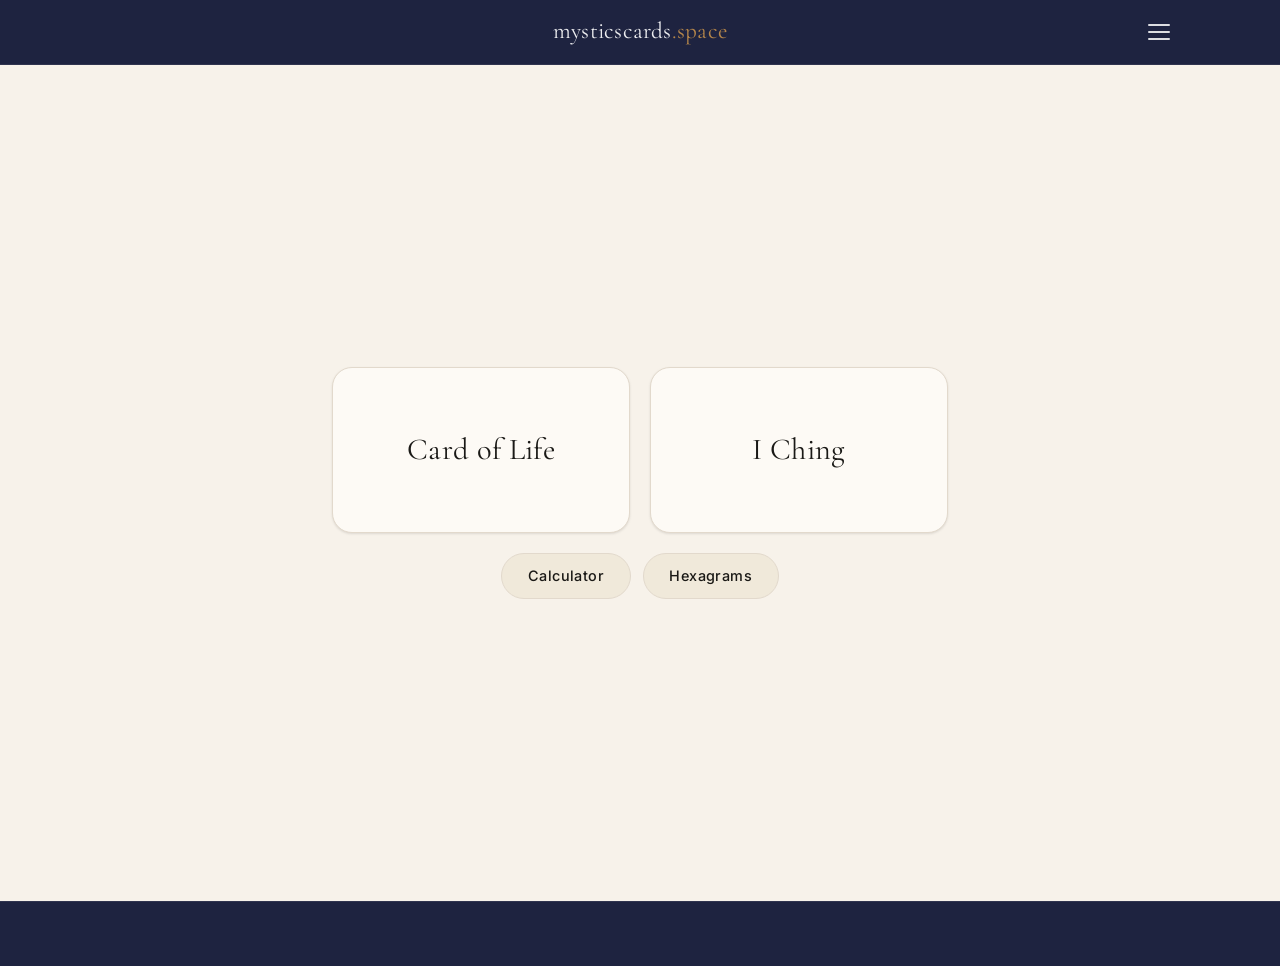
==== index.html @ 314d58d7 "add hexagrams.html: standalone 64-hexagram grid tool" ====
<!DOCTYPE html>
<html lang="en">
<head>
<meta charset="utf-8">
<meta name="viewport" content="width=device-width, initial-scale=1">
<title>Tools</title>
<link rel="preconnect" href="https://fonts.googleapis.com" />
<link rel="preconnect" href="https://fonts.gstatic.com" crossorigin />
<link href="https://fonts.googleapis.com/css2?family=Cormorant+Garamond:ital,wght@0,300;0,400;0,500;0,600;1,300;1,400&family=Inter:wght@300;400;500;600&display=swap" rel="stylesheet" />
<link rel="stylesheet" href="site.css" />
<style>
  body { min-height: 100vh; }
  .page {
    display: flex;
    align-items: center;
    justify-content: center;
    min-height: calc(100vh - 64px);
  }
  .hub {
    display: flex;
    flex-direction: column;
    align-items: center;
    gap: 1.25rem;
    padding: 2rem;
    width: 100%;
    max-width: 680px;
  }

  /* ── Main cards ── */
  .main-row {
    display: grid;
    grid-template-columns: 1fr 1fr;
    gap: 1.25rem;
    width: 100%;
  }
  .card {
    display: flex;
    align-items: center;
    justify-content: center;
    background: var(--surface);
    border: 1px solid var(--border);
    border-radius: 20px;
    padding: 3.5rem 2rem;
    text-decoration: none;
    color: var(--text);
    box-shadow: var(--sh-sm);
    font-family: var(--serif);
    font-size: clamp(1.4rem, 3vw, 1.9rem);
    font-weight: 400;
    letter-spacing: .01em;
    transition: transform var(--ease), box-shadow var(--ease), border-color var(--ease);
  }
  .card:hover {
    transform: translateY(-4px);
    box-shadow: var(--sh-lg);
    border-color: var(--border-strong);
  }

  /* ── Tools row ── */
  .tools-row {
    display: flex;
    flex-wrap: wrap;
    gap: .75rem;
    justify-content: center;
    width: 100%;
  }
  .tool-btn {
    display: inline-flex;
    align-items: center;
    justify-content: center;
    background: var(--surface-alt);
    border: 1px solid var(--border);
    border-radius: 999px;
    padding: .6rem 1.6rem;
    text-decoration: none;
    color: var(--text);
    font-family: var(--sans);
    font-size: .9rem;
    font-weight: 500;
    letter-spacing: .03em;
    transition: background var(--ease), border-color var(--ease), box-shadow var(--ease);
  }
  .tool-btn:hover {
    background: var(--surface);
    border-color: var(--border-strong);
    box-shadow: var(--sh-sm);
  }

  @media (max-width: 480px) {
    .main-row { grid-template-columns: 1fr; }
    .card { padding: 2.5rem 1.5rem; }
  }
</style>
</head>
<body>
<script src="site.js"></script>
<div class="page">
  <main class="hub">
    <div class="main-row">
      <a class="card" href="quadration.html">Card of Life</a>
      <a class="card" href="iching.html">I Ching</a>
    </div>
    <div class="tools-row">
      <a class="tool-btn" href="calculator.html">Calculator</a>
      <a class="tool-btn" href="hexagrams.html">Hexagrams</a>
    </div>
  </main>
</div>
<footer class="site-footer"><div class="sf-inner"></div></footer>
</body>
</html>
---- site.css ----
/* ════════════════════════════════════════════════════════════════
   site.css — shared tokens, reset, typography, and site header
   All pages link this. Page-specific styles stay in inline <style>.
   ════════════════════════════════════════════════════════════════ */

/* ── Design tokens ─────────────────────────────────────────────── */
:root {
  --bg:            #f7f2ea;
  --surface:       #fdfaf5;
  --surface-alt:   #f0e9da;
  --text:          #1a1916;
  --muted:         #9a9690;
  --secondary:     #5a5750;
  --accent:        #1e2340;
  --gold:          #b5864a;
  --gold-light:    #f5eddf;
  --rule:          #e2d9cc;
  --rule-strong:   #c9bfb0;
  --yang:          #1a1916;
  --red:           #b53030;
  --card-dark:     #1a1916;
  --border:        #e2d9cc;
  --code-bg:       #eeecea;
  --r-sm:          6px;
  --r-md:          12px;
  --r-lg:          20px;
  --sh-sm:         0 1px 3px rgba(0,0,0,.07), 0 1px 2px rgba(0,0,0,.04);
  --sh-md:         0 4px 16px rgba(0,0,0,.08), 0 2px 6px rgba(0,0,0,.04);
  --sh-lg:         0 16px 48px rgba(0,0,0,.12), 0 4px 16px rgba(0,0,0,.06);
  --max-w:         1140px;
  --serif:         'Cormorant Garamond', Georgia, serif;
  --sans:          'Inter', system-ui, sans-serif;
  --mono:          'SFMono-Regular', ui-monospace, Menlo, Consolas, monospace;
  --ease:          .18s ease;
}

/* ── Reset ──────────────────────────────────────────────────────── */
*, *::before, *::after { box-sizing: border-box; margin: 0; padding: 0; }
html { font-size: 16px; scroll-behavior: smooth; }
body {
  background: var(--bg);
  color: var(--text);
  font-family: var(--sans);
  line-height: 1.7;
  -webkit-font-smoothing: antialiased;
}
a { color: inherit; text-decoration: none; }

/* ── Typography ─────────────────────────────────────────────────── */
h1 {
  font-family: var(--serif);
  font-size: 2.2rem;
  font-weight: normal;
  letter-spacing: -0.01em;
  line-height: 1.2;
  margin-bottom: 0.4rem;
}
h2 {
  font-family: var(--serif);
  font-size: 1.35rem;
  font-weight: normal;
  margin: 3.5rem 0 1rem;
  padding-bottom: 0.4rem;
  border-bottom: 1px solid var(--rule);
}
h3 {
  font-size: 0.85rem;
  font-weight: 600;
  letter-spacing: 0.08em;
  text-transform: uppercase;
  color: var(--muted);
  margin: 2rem 0 0.75rem;
}
p { margin-bottom: 1rem; }
p:last-child { margin-bottom: 0; }

.subtitle {
  font-family: var(--mono);
  font-size: 0.8rem;
  color: var(--muted);
  margin-bottom: 2.5rem;
  letter-spacing: 0.04em;
}
.lead {
  font-size: 1.05rem;
  color: #333331;
  line-height: 1.75;
  margin-bottom: 2rem;
}
hr { border: none; border-top: 1px solid var(--rule); margin: 2rem 0; }
code {
  font-family: var(--mono);
  font-size: 0.82em;
  background: var(--code-bg);
  padding: 0.12em 0.4em;
  border-radius: 3px;
}
pre {
  font-family: var(--mono);
  font-size: 0.8rem;
  background: var(--code-bg);
  padding: 1.25rem 1.5rem;
  border-radius: 6px;
  overflow-x: auto;
  line-height: 1.6;
  margin: 1.25rem 0;
  border-left: 3px solid var(--accent);
}

/* ── Layout ─────────────────────────────────────────────────────── */
.page-content {
  max-width: 780px;
  margin: 0 auto;
  padding: 1.25rem 1.5rem 6rem;
}
.page-header {
  margin-bottom: 2rem;
  padding-bottom: 1.5rem;
  border-bottom: 1px solid var(--rule);
}

/* ── Site header and nav ────────────────────────────────────────── */
.site-header {
  position: sticky; top: 0; z-index: 200;
  background: #1e2340;
  border-bottom: 1px solid rgba(255,255,255,.08);
}
.site-header.scrolled { box-shadow: 0 2px 12px rgba(0,0,0,.25); }
.sh-inner {
  display: flex; align-items: center; height: 64px;
  max-width: var(--max-w); margin: 0 auto;
  padding: 0 2rem; position: relative;
}
.sh-logo {
  font-family: var(--serif); font-size: 1.45rem; font-weight: 400;
  letter-spacing: .01em; color: rgba(255,255,255,.92);
  text-decoration: none; position: absolute;
  left: 50%; transform: translateX(-50%); white-space: nowrap;
}
.sh-logo .suit { color: var(--gold); }
.burger {
  background: none; border: none; cursor: pointer;
  margin-left: auto; padding: 8px;
  display: flex; flex-direction: column; gap: 5px; z-index: 1;
}
.burger span { display: block; width: 22px; height: 2px; background: rgba(255,255,255,.85); border-radius: 2px; }
.sh-nav {
  display: none; position: absolute; top: 64px; right: 0;
  background: #1e2340; border: 1px solid rgba(255,255,255,.12);
  border-top: none; border-radius: 0 0 12px 12px;
  min-width: 160px; flex-direction: column;
  padding: 8px; box-shadow: 0 8px 24px rgba(0,0,0,.2);
}
.sh-nav.open { display: flex; }
.sh-nav a {
  font-size: .72rem; font-weight: 600; letter-spacing: .08em;
  text-transform: uppercase; text-decoration: none;
  padding: .65rem 1rem; border-radius: 8px;
  color: rgba(255,255,255,.78); transition: background .18s, color .18s;
  white-space: nowrap;
}
.sh-nav a:hover, .sh-nav a.active { background: var(--gold); color: #fff; }
.sh-nav hr { border: none; border-top: 1px solid rgba(255,255,255,.12); margin: .25rem 0; }
.sh-nav .tool-btn {
  background: rgba(255,255,255,.06); border: 1px solid rgba(255,255,255,.14);
  color: rgba(255,255,255,.78); border-radius: 8px;
  padding: .65rem 1rem; font-size: .72rem; font-weight: 600;
  letter-spacing: .04em; cursor: pointer; text-align: left;
  transition: background .18s, color .18s; white-space: nowrap; width: 100%;
}
.sh-nav .tool-btn:hover { background: var(--gold); color: #fff; }
@media (max-width: 560px) {
  .sh-inner { padding: 0 1rem; }
  .sh-logo { font-size: 1.15rem; }
}

/* ── Site footer ────────────────────────────────────────────────── */
.site-footer {
  background: #1e2340;
  border-top: 1px solid rgba(255,255,255,.08);
}
.sf-inner {
  display: flex;
  align-items: center;
  justify-content: center;
  height: 64px;
  max-width: var(--max-w);
  margin: 0 auto;
  padding: 0 2rem;
  color: rgba(255,255,255,.4);
  font-size: .72rem;
  letter-spacing: .14em;
  text-transform: uppercase;
  font-weight: 500;
}
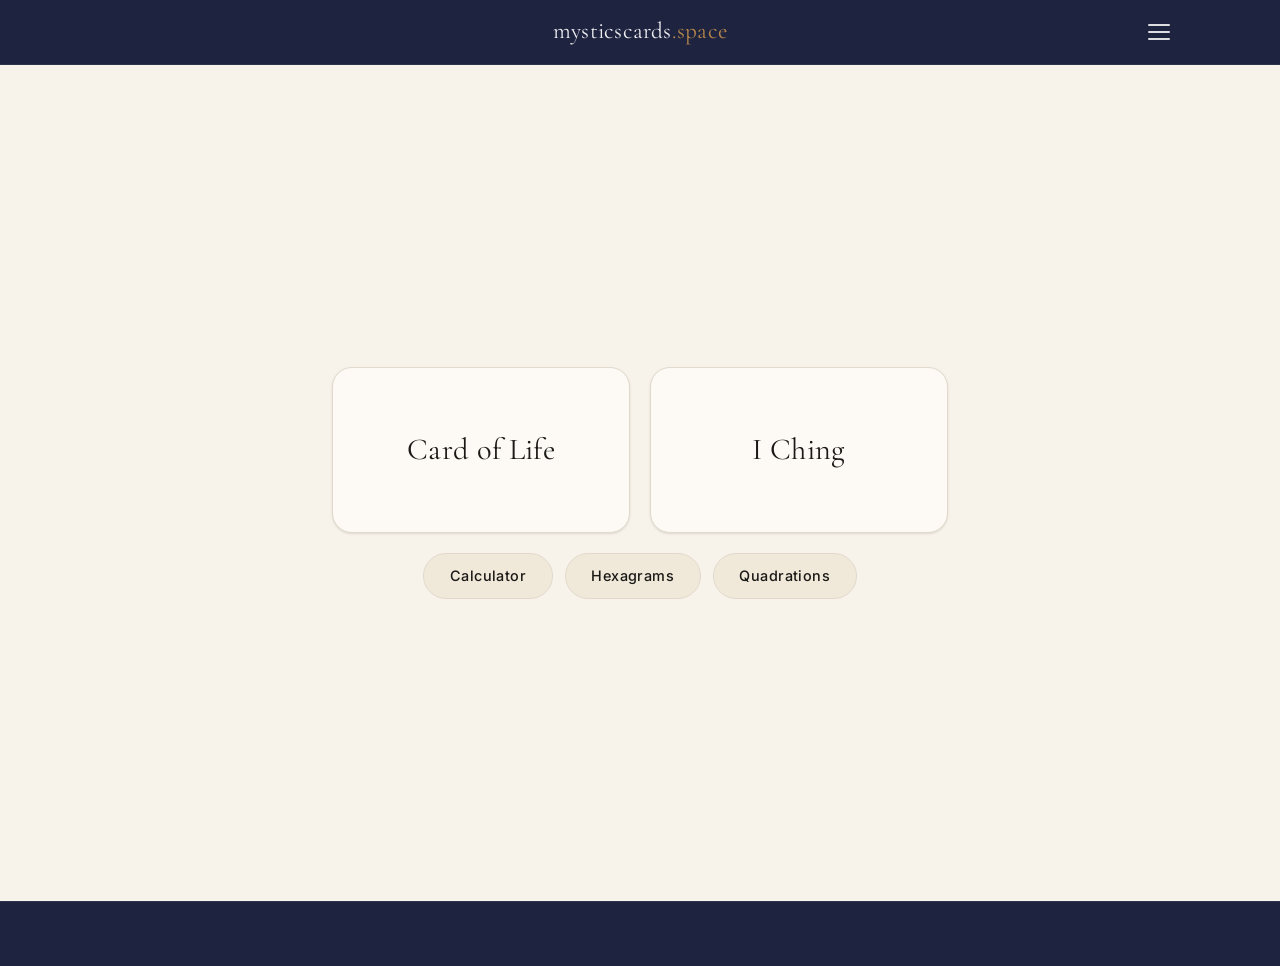
==== commit 2464173e: "add quadrations.html standalone annual spread grid tool" ====
--- a/index.html
+++ b/index.html
@@ -103,6 +103,7 @@
     <div class="tools-row">
       <a class="tool-btn" href="calculator.html">Calculator</a>
       <a class="tool-btn" href="hexagrams.html">Hexagrams</a>
+      <a class="tool-btn" href="quadrations.html">Quadrations</a>
     </div>
   </main>
 </div>
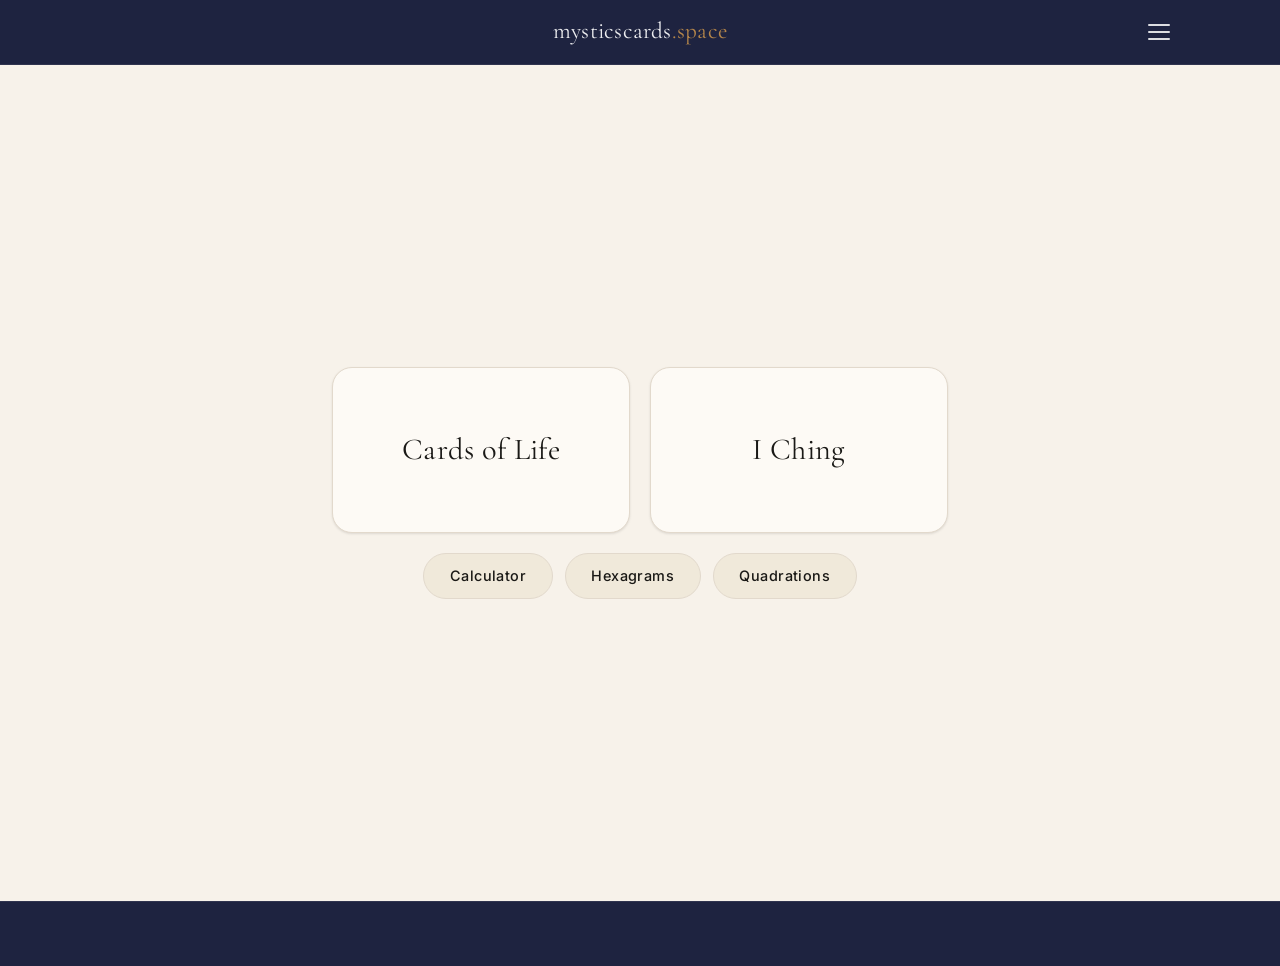
==== commit a7eca0e2: "iching: use court card SVGs for cast cards; fix index/nav 'Cards of Life'" ====
--- a/index.html
+++ b/index.html
@@ -97,7 +97,7 @@
 <div class="page">
   <main class="hub">
     <div class="main-row">
-      <a class="card" href="quadration.html">Card of Life</a>
+      <a class="card" href="cardsoflife.html">Cards of Life</a>
       <a class="card" href="iching.html">I Ching</a>
     </div>
     <div class="tools-row">
--- a/site.css
+++ b/site.css
@@ -161,6 +161,13 @@
 }
 .sh-nav a:hover, .sh-nav a.active { background: var(--gold); color: #fff; }
 .sh-nav hr { border: none; border-top: 1px solid rgba(255,255,255,.12); margin: .25rem 0; }
+.sh-nav .nav-heading {
+  font-size: .6rem; font-weight: 700; letter-spacing: .12em;
+  text-transform: uppercase; color: rgba(255,255,255,.35);
+  padding: .6rem 1rem .2rem;
+  border-top: 1px solid rgba(255,255,255,.1);
+  margin-top: .25rem;
+}
 .sh-nav .tool-btn {
   background: rgba(255,255,255,.06); border: 1px solid rgba(255,255,255,.14);
   color: rgba(255,255,255,.78); border-radius: 8px;
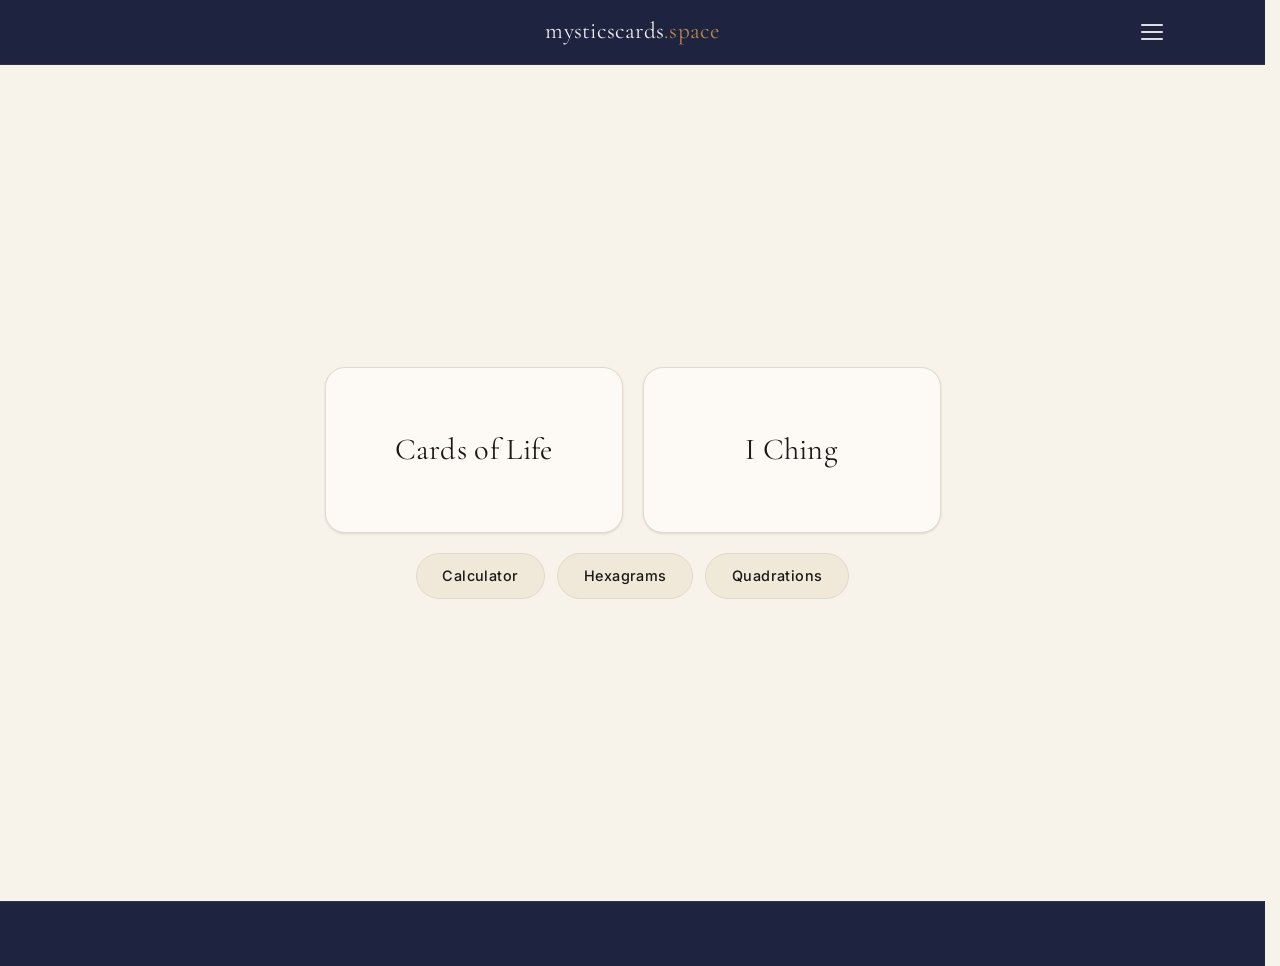
==== commit e3eb6ede: "symbol" ====
--- a/index.html
+++ b/index.html
@@ -7,6 +7,10 @@
 <link rel="preconnect" href="https://fonts.googleapis.com" />
 <link rel="preconnect" href="https://fonts.gstatic.com" crossorigin />
 <link href="https://fonts.googleapis.com/css2?family=Cormorant+Garamond:ital,wght@0,300;0,400;0,500;0,600;1,300;1,400&family=Inter:wght@300;400;500;600&display=swap" rel="stylesheet" />
+<link rel="icon" href="favicon.svg" type="image/svg+xml" />
+<link rel="apple-touch-icon" href="apple-touch-icon.png" />
+<link rel="manifest" href="manifest.webmanifest" />
+<meta name="theme-color" content="#1e2340" />
 <link rel="stylesheet" href="site.css" />
 <style>
   body { min-height: 100vh; }
--- a/site.css
+++ b/site.css
@@ -36,13 +36,16 @@
 
 /* ── Reset ──────────────────────────────────────────────────────── */
 *, *::before, *::after { box-sizing: border-box; margin: 0; padding: 0; }
-html { font-size: 16px; scroll-behavior: smooth; }
+html { font-size: 16px; scroll-behavior: smooth; scrollbar-gutter: stable; }
 body {
   background: var(--bg);
   color: var(--text);
   font-family: var(--sans);
   line-height: 1.7;
   -webkit-font-smoothing: antialiased;
+  display: flex;
+  flex-direction: column;
+  min-height: 100vh;
 }
 a { color: inherit; text-decoration: none; }
 
@@ -109,9 +112,11 @@
 
 /* ── Layout ─────────────────────────────────────────────────────── */
 .page-content {
+  width: 100%;
   max-width: 780px;
   margin: 0 auto;
   padding: 1.25rem 1.5rem 6rem;
+  align-self: center;
 }
 .page-header {
   margin-bottom: 2rem;
@@ -185,6 +190,7 @@
 .site-footer {
   background: #1e2340;
   border-top: 1px solid rgba(255,255,255,.08);
+  margin-top: auto;
 }
 .sf-inner {
   display: flex;
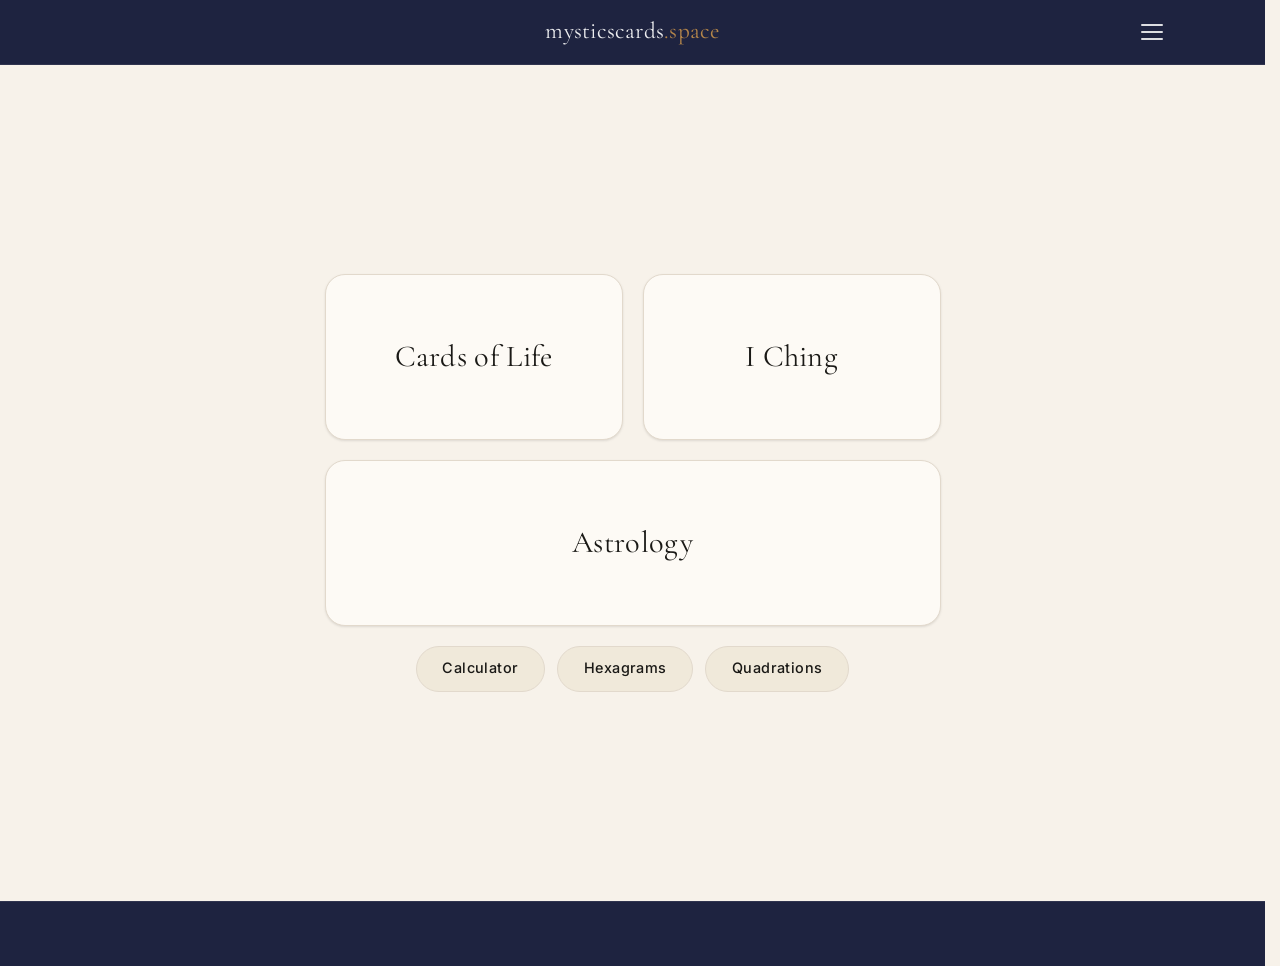
==== commit 925c9fdb: "ast update" ====
--- a/index.html
+++ b/index.html
@@ -7,11 +7,11 @@
 <link rel="preconnect" href="https://fonts.googleapis.com" />
 <link rel="preconnect" href="https://fonts.gstatic.com" crossorigin />
 <link href="https://fonts.googleapis.com/css2?family=Cormorant+Garamond:ital,wght@0,300;0,400;0,500;0,600;1,300;1,400&family=Inter:wght@300;400;500;600&display=swap" rel="stylesheet" />
-<link rel="icon" href="favicon.svg" type="image/svg+xml" />
-<link rel="apple-touch-icon" href="apple-touch-icon.png" />
+<link rel="icon" href="assets/favicon.svg" type="image/svg+xml" />
+<link rel="apple-touch-icon" href="assets/apple-touch-icon.png" />
 <link rel="manifest" href="manifest.webmanifest" />
 <meta name="theme-color" content="#1e2340" />
-<link rel="stylesheet" href="site.css" />
+<link rel="stylesheet" href="css/site.css" />
 <style>
   body { min-height: 100vh; }
   .page {
@@ -37,6 +37,8 @@
     gap: 1.25rem;
     width: 100%;
   }
+  /* An odd last card spans the full row */
+  .main-row .card:nth-child(odd):last-child { grid-column: 1 / -1; }
   .card {
     display: flex;
     align-items: center;
@@ -97,12 +99,13 @@
 </style>
 </head>
 <body>
-<script src="site.js"></script>
+<script src="js/site.js"></script>
 <div class="page">
   <main class="hub">
     <div class="main-row">
       <a class="card" href="cardsoflife.html">Cards of Life</a>
       <a class="card" href="iching.html">I Ching</a>
+      <a class="card" href="astrology.html">Astrology</a>
     </div>
     <div class="tools-row">
       <a class="tool-btn" href="calculator.html">Calculator</a>
--- a/css/site.css
+++ b/css/site.css
@@ -0,0 +1,208 @@
+/* ════════════════════════════════════════════════════════════════
+   site.css — shared tokens, reset, typography, and site header
+   All pages link this. Page-specific styles stay in inline <style>.
+   ════════════════════════════════════════════════════════════════ */
+
+/* ── Design tokens ─────────────────────────────────────────────── */
+:root {
+  --bg:            #f7f2ea;
+  --surface:       #fdfaf5;
+  --surface-alt:   #f0e9da;
+  --text:          #1a1916;
+  --muted:         #9a9690;
+  --secondary:     #5a5750;
+  --accent:        #1e2340;
+  --gold:          #b5864a;
+  --gold-light:    #f5eddf;
+  --rule:          #e2d9cc;
+  --rule-strong:   #c9bfb0;
+  --yang:          #1a1916;
+  --red:           #b53030;
+  --card-dark:     #1a1916;
+  --border:        #e2d9cc;
+  --code-bg:       #eeecea;
+  --r-sm:          6px;
+  --r-md:          12px;
+  --r-lg:          20px;
+  --sh-sm:         0 1px 3px rgba(0,0,0,.07), 0 1px 2px rgba(0,0,0,.04);
+  --sh-md:         0 4px 16px rgba(0,0,0,.08), 0 2px 6px rgba(0,0,0,.04);
+  --sh-lg:         0 16px 48px rgba(0,0,0,.12), 0 4px 16px rgba(0,0,0,.06);
+  --max-w:         1140px;
+  --serif:         'Cormorant Garamond', Georgia, serif;
+  --sans:          'Inter', system-ui, sans-serif;
+  --mono:          'SFMono-Regular', ui-monospace, Menlo, Consolas, monospace;
+  --ease:          .18s ease;
+}
+
+/* ── Reset ──────────────────────────────────────────────────────── */
+*, *::before, *::after { box-sizing: border-box; margin: 0; padding: 0; }
+html { font-size: 16px; scroll-behavior: smooth; scrollbar-gutter: stable; }
+body {
+  background: var(--bg);
+  color: var(--text);
+  font-family: var(--sans);
+  line-height: 1.7;
+  -webkit-font-smoothing: antialiased;
+  display: flex;
+  flex-direction: column;
+  min-height: 100vh;
+}
+a { color: inherit; text-decoration: none; }
+
+/* ── Typography ─────────────────────────────────────────────────── */
+h1 {
+  font-family: var(--serif);
+  font-size: 2.2rem;
+  font-weight: normal;
+  letter-spacing: -0.01em;
+  line-height: 1.2;
+  margin-bottom: 0.4rem;
+}
+h2 {
+  font-family: var(--serif);
+  font-size: 1.35rem;
+  font-weight: normal;
+  margin: 3.5rem 0 1rem;
+  padding-bottom: 0.4rem;
+  border-bottom: 1px solid var(--rule);
+}
+h3 {
+  font-size: 0.85rem;
+  font-weight: 600;
+  letter-spacing: 0.08em;
+  text-transform: uppercase;
+  color: var(--muted);
+  margin: 2rem 0 0.75rem;
+}
+p { margin-bottom: 1rem; }
+p:last-child { margin-bottom: 0; }
+
+.subtitle {
+  font-family: var(--mono);
+  font-size: 0.8rem;
+  color: var(--muted);
+  margin-bottom: 2.5rem;
+  letter-spacing: 0.04em;
+}
+.lead {
+  font-size: 1.05rem;
+  color: #333331;
+  line-height: 1.75;
+  margin-bottom: 2rem;
+}
+hr { border: none; border-top: 1px solid var(--rule); margin: 2rem 0; }
+code {
+  font-family: var(--mono);
+  font-size: 0.82em;
+  background: var(--code-bg);
+  padding: 0.12em 0.4em;
+  border-radius: 3px;
+}
+pre {
+  font-family: var(--mono);
+  font-size: 0.8rem;
+  background: var(--code-bg);
+  padding: 1.25rem 1.5rem;
+  border-radius: 6px;
+  overflow-x: auto;
+  line-height: 1.6;
+  margin: 1.25rem 0;
+  border-left: 3px solid var(--accent);
+}
+
+/* ── Layout ─────────────────────────────────────────────────────── */
+.page-content {
+  width: 100%;
+  max-width: 780px;
+  margin: 0 auto;
+  padding: 1.25rem 1.5rem 6rem;
+  align-self: center;
+}
+.page-header {
+  margin-bottom: 2rem;
+  padding-bottom: 1.5rem;
+  border-bottom: 1px solid var(--rule);
+}
+
+/* ── Site header and nav ────────────────────────────────────────── */
+.site-header {
+  position: sticky; top: 0; z-index: 200;
+  background: #1e2340;
+  border-bottom: 1px solid rgba(255,255,255,.08);
+}
+.site-header.scrolled { box-shadow: 0 2px 12px rgba(0,0,0,.25); }
+.sh-inner {
+  display: flex; align-items: center; height: 64px;
+  max-width: var(--max-w); margin: 0 auto;
+  padding: 0 2rem; position: relative;
+}
+.sh-logo {
+  font-family: var(--serif); font-size: 1.45rem; font-weight: 400;
+  letter-spacing: .01em; color: rgba(255,255,255,.92);
+  text-decoration: none; position: absolute;
+  left: 50%; transform: translateX(-50%); white-space: nowrap;
+}
+.sh-logo .suit { color: var(--gold); }
+.burger {
+  background: none; border: none; cursor: pointer;
+  margin-left: auto; padding: 8px;
+  display: flex; flex-direction: column; gap: 5px; z-index: 1;
+}
+.burger span { display: block; width: 22px; height: 2px; background: rgba(255,255,255,.85); border-radius: 2px; }
+.sh-nav {
+  display: none; position: absolute; top: 64px; right: 0;
+  background: #1e2340; border: 1px solid rgba(255,255,255,.12);
+  border-top: none; border-radius: 0 0 12px 12px;
+  min-width: 160px; flex-direction: column;
+  padding: 8px; box-shadow: 0 8px 24px rgba(0,0,0,.2);
+}
+.sh-nav.open { display: flex; }
+.sh-nav a {
+  font-size: .72rem; font-weight: 600; letter-spacing: .08em;
+  text-transform: uppercase; text-decoration: none;
+  padding: .65rem 1rem; border-radius: 8px;
+  color: rgba(255,255,255,.78); transition: background .18s, color .18s;
+  white-space: nowrap;
+}
+.sh-nav a:hover, .sh-nav a.active { background: var(--gold); color: #fff; }
+.sh-nav hr { border: none; border-top: 1px solid rgba(255,255,255,.12); margin: .25rem 0; }
+.sh-nav .nav-heading {
+  font-size: .6rem; font-weight: 700; letter-spacing: .12em;
+  text-transform: uppercase; color: rgba(255,255,255,.35);
+  padding: .6rem 1rem .2rem;
+  border-top: 1px solid rgba(255,255,255,.1);
+  margin-top: .25rem;
+}
+.sh-nav .tool-btn {
+  background: rgba(255,255,255,.06); border: 1px solid rgba(255,255,255,.14);
+  color: rgba(255,255,255,.78); border-radius: 8px;
+  padding: .65rem 1rem; font-size: .72rem; font-weight: 600;
+  letter-spacing: .04em; cursor: pointer; text-align: left;
+  transition: background .18s, color .18s; white-space: nowrap; width: 100%;
+}
+.sh-nav .tool-btn:hover { background: var(--gold); color: #fff; }
+@media (max-width: 560px) {
+  .sh-inner { padding: 0 1rem; }
+  .sh-logo { font-size: 1.15rem; }
+}
+
+/* ── Site footer ────────────────────────────────────────────────── */
+.site-footer {
+  background: #1e2340;
+  border-top: 1px solid rgba(255,255,255,.08);
+  margin-top: auto;
+}
+.sf-inner {
+  display: flex;
+  align-items: center;
+  justify-content: center;
+  height: 64px;
+  max-width: var(--max-w);
+  margin: 0 auto;
+  padding: 0 2rem;
+  color: rgba(255,255,255,.4);
+  font-size: .72rem;
+  letter-spacing: .14em;
+  text-transform: uppercase;
+  font-weight: 500;
+}
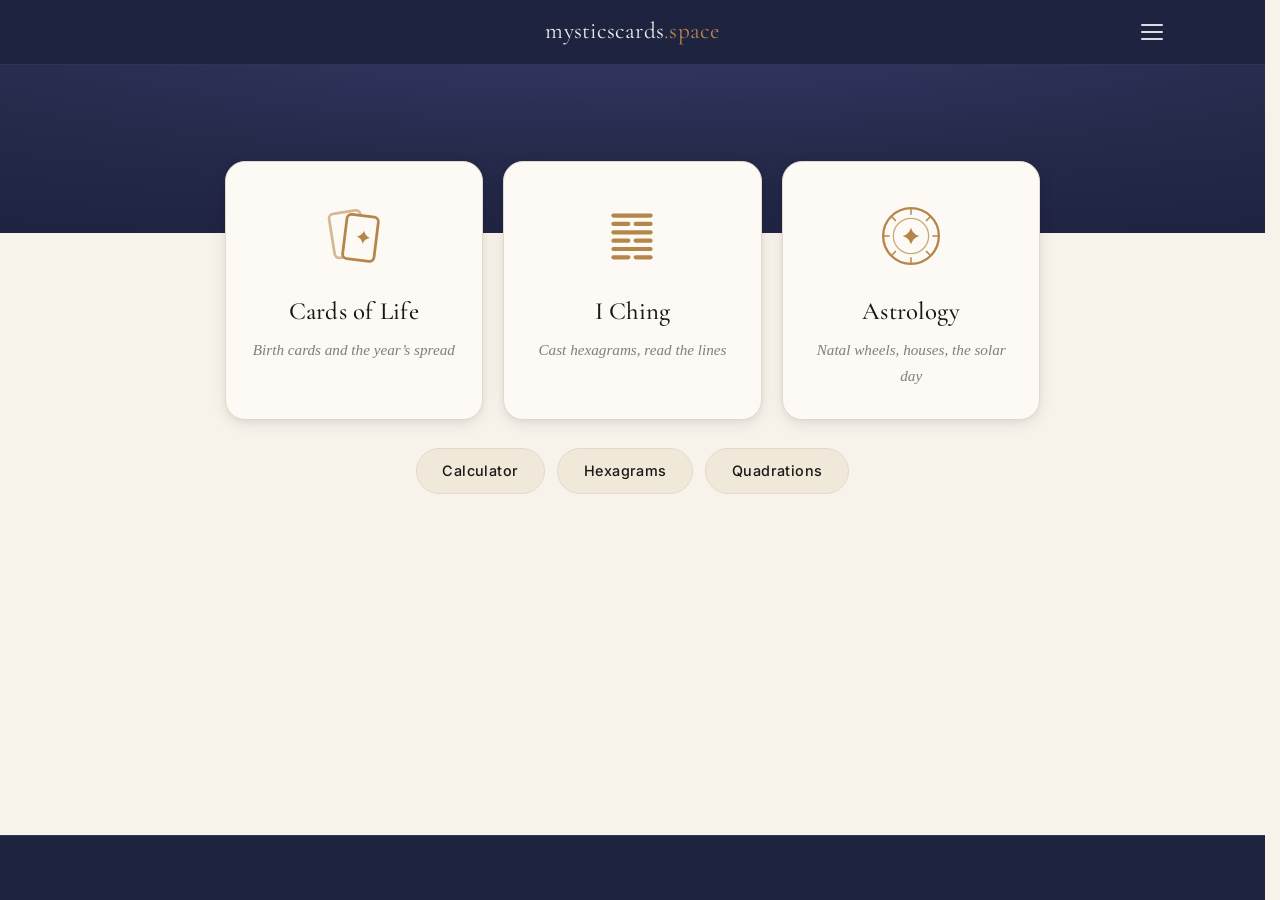
==== commit b2b92cfc: "update" ====
--- a/index.html
+++ b/index.html
@@ -3,7 +3,7 @@
 <head>
 <meta charset="utf-8">
 <meta name="viewport" content="width=device-width, initial-scale=1">
-<title>Tools</title>
+<title>The Mystic's Tools</title>
 <link rel="preconnect" href="https://fonts.googleapis.com" />
 <link rel="preconnect" href="https://fonts.gstatic.com" crossorigin />
 <link href="https://fonts.googleapis.com/css2?family=Cormorant+Garamond:ital,wght@0,300;0,400;0,500;0,600;1,300;1,400&family=Inter:wght@300;400;500;600&display=swap" rel="stylesheet" />
@@ -13,53 +13,69 @@
 <meta name="theme-color" content="#1e2340" />
 <link rel="stylesheet" href="css/site.css" />
 <style>
-  body { min-height: 100vh; }
-  .page {
-    display: flex;
-    align-items: center;
-    justify-content: center;
-    min-height: calc(100vh - 64px);
+  /* ── Celestial hero band (full-bleed, body level) ── */
+  .hero {
+    position: relative;
+    background: radial-gradient(120% 140% at 50% -20%, #323965 0%, #252a4a 55%, #1e2240 100%);
+    padding: 3.5rem 0 7rem;
+    overflow: hidden;
   }
+
+  /* ── Hub below, cards overlapping the band edge ── */
   .hub {
     display: flex;
     flex-direction: column;
     align-items: center;
-    gap: 1.25rem;
-    padding: 2rem;
+    gap: 1.5rem;
     width: 100%;
-    max-width: 680px;
+    max-width: 880px;
+    margin: -4.5rem auto 0;
+    padding: 0 2rem 3.5rem;
+    position: relative;
   }
-
-  /* ── Main cards ── */
   .main-row {
     display: grid;
-    grid-template-columns: 1fr 1fr;
+    grid-template-columns: repeat(3, 1fr);
     gap: 1.25rem;
     width: 100%;
   }
-  /* An odd last card spans the full row */
-  .main-row .card:nth-child(odd):last-child { grid-column: 1 / -1; }
   .card {
     display: flex;
+    flex-direction: column;
     align-items: center;
-    justify-content: center;
+    text-align: center;
+    gap: .35rem;
     background: var(--surface);
     border: 1px solid var(--border);
     border-radius: 20px;
-    padding: 3.5rem 2rem;
+    padding: 2.2rem 1.4rem 1.9rem;
     text-decoration: none;
     color: var(--text);
-    box-shadow: var(--sh-sm);
-    font-family: var(--serif);
-    font-size: clamp(1.4rem, 3vw, 1.9rem);
-    font-weight: 400;
-    letter-spacing: .01em;
+    box-shadow: var(--sh-md);
     transition: transform var(--ease), box-shadow var(--ease), border-color var(--ease);
   }
   .card:hover {
     transform: translateY(-4px);
     box-shadow: var(--sh-lg);
-    border-color: var(--border-strong);
+    border-color: var(--gold);
+  }
+  .card svg.emblem {
+    width: 78px;
+    height: 78px;
+    margin-bottom: .55rem;
+  }
+  .card .card-title {
+    font-family: var(--serif);
+    font-size: clamp(1.25rem, 2.6vw, 1.55rem);
+    font-weight: 500;
+    letter-spacing: .01em;
+  }
+  .card .card-sub {
+    font-family: var(--serif);
+    font-style: italic;
+    font-weight: 300;
+    font-size: .95rem;
+    color: rgba(26,25,22,.55);
   }
 
   /* ── Tools row ── */
@@ -69,6 +85,7 @@
     gap: .75rem;
     justify-content: center;
     width: 100%;
+    margin-top: .25rem;
   }
   .tool-btn {
     display: inline-flex;
@@ -88,32 +105,73 @@
   }
   .tool-btn:hover {
     background: var(--surface);
-    border-color: var(--border-strong);
+    border-color: var(--rule-strong);
     box-shadow: var(--sh-sm);
   }
 
-  @media (max-width: 480px) {
+  @media (max-width: 720px) {
     .main-row { grid-template-columns: 1fr; }
-    .card { padding: 2.5rem 1.5rem; }
+    .hero { padding: 3.2rem 0 6rem; }
   }
 </style>
 </head>
 <body>
 <script src="js/site.js"></script>
-<div class="page">
-  <main class="hub">
-    <div class="main-row">
-      <a class="card" href="cardsoflife.html">Cards of Life</a>
-      <a class="card" href="iching.html">I Ching</a>
-      <a class="card" href="astrology.html">Astrology</a>
-    </div>
-    <div class="tools-row">
-      <a class="tool-btn" href="calculator.html">Calculator</a>
-      <a class="tool-btn" href="hexagrams.html">Hexagrams</a>
-      <a class="tool-btn" href="quadrations.html">Quadrations</a>
-    </div>
-  </main>
-</div>
+
+<section class="hero" aria-hidden="true"></section>
+
+<main class="hub">
+  <div class="main-row">
+    <a class="card" href="cardsoflife.html">
+      <svg class="emblem" viewBox="0 0 84 84" xmlns="http://www.w3.org/2000/svg" aria-hidden="true">
+        <g fill="none" stroke="var(--gold)" stroke-width="3" stroke-linecap="round" stroke-linejoin="round">
+          <rect x="18" y="16" width="34" height="48" rx="5" transform="rotate(-9 35 40)" opacity=".55"/>
+          <rect x="32" y="20" width="34" height="48" rx="5" transform="rotate(7 49 44)" fill="var(--surface)"/>
+        </g>
+        <path d="M52 36 Q53.6 41.4 59 43 Q53.6 44.6 52 50 Q50.4 44.6 45 43 Q50.4 41.4 52 36 Z" fill="var(--gold)" transform="rotate(7 49 44)"/>
+      </svg>
+      <span class="card-title">Cards of Life</span>
+      <span class="card-sub">Birth cards and the year&rsquo;s spread</span>
+    </a>
+    <a class="card" href="iching.html">
+      <svg class="emblem" viewBox="0 0 84 84" xmlns="http://www.w3.org/2000/svg" aria-hidden="true">
+        <g stroke="var(--gold)" stroke-width="4.5" stroke-linecap="round">
+          <line x1="22" y1="20" x2="62" y2="20"/>
+          <line x1="22" y1="29" x2="38" y2="29"/><line x1="46" y1="29" x2="62" y2="29"/>
+          <line x1="22" y1="38" x2="62" y2="38"/>
+          <line x1="22" y1="47" x2="38" y2="47"/><line x1="46" y1="47" x2="62" y2="47"/>
+          <line x1="22" y1="56" x2="62" y2="56"/>
+          <line x1="22" y1="65" x2="38" y2="65"/><line x1="46" y1="65" x2="62" y2="65"/>
+        </g>
+      </svg>
+      <span class="card-title">I Ching</span>
+      <span class="card-sub">Cast hexagrams, read the lines</span>
+    </a>
+    <a class="card" href="astrology.html">
+      <svg class="emblem" viewBox="0 0 84 84" xmlns="http://www.w3.org/2000/svg" aria-hidden="true">
+        <g fill="none" stroke="var(--gold)">
+          <circle cx="42" cy="42" r="30" stroke-width="2.5"/>
+          <circle cx="42" cy="42" r="19" stroke-width="1.4" opacity=".7"/>
+        </g>
+        <g stroke="var(--gold)" stroke-width="1.6">
+          <line x1="42" y1="12" x2="42" y2="19"/><line x1="42" y1="65" x2="42" y2="72"/>
+          <line x1="12" y1="42" x2="19" y2="42"/><line x1="65" y1="42" x2="72" y2="42"/>
+          <line x1="20.8" y1="20.8" x2="25.7" y2="25.7"/><line x1="58.3" y1="58.3" x2="63.2" y2="63.2"/>
+          <line x1="63.2" y1="20.8" x2="58.3" y2="25.7"/><line x1="25.7" y1="58.3" x2="20.8" y2="63.2"/>
+        </g>
+        <path d="M42 33 Q44 40 51 42 Q44 44 42 51 Q40 44 33 42 Q40 40 42 33 Z" fill="var(--gold)"/>
+      </svg>
+      <span class="card-title">Astrology</span>
+      <span class="card-sub">Natal wheels, houses, the solar day</span>
+    </a>
+  </div>
+  <div class="tools-row">
+    <a class="tool-btn" href="calculator.html">Calculator</a>
+    <a class="tool-btn" href="hexagrams.html">Hexagrams</a>
+    <a class="tool-btn" href="quadrations.html">Quadrations</a>
+  </div>
+</main>
+
 <footer class="site-footer"><div class="sf-inner"></div></footer>
 </body>
 </html>
--- a/css/site.css
+++ b/css/site.css
@@ -18,6 +18,9 @@
   --rule-strong:   #c9bfb0;
   --yang:          #1a1916;
   --red:           #b53030;
+  --green:         #1a1916;   /* clubs (cards render near-black) */
+  --navy:          #1a1916;   /* spades */
+  --text-muted:    #9a9690;
   --card-dark:     #1a1916;
   --border:        #e2d9cc;
   --code-bg:       #eeecea;
@@ -186,6 +189,76 @@
   .sh-logo { font-size: 1.15rem; }
 }
 
+/* ── Shared playing-card faces ──────────────────────────────────────
+   Canonical copy used by cardsoflife, quadrations and astrology.
+   iching.html keeps its own px-tuned variant (small cast cards) which
+   overrides these by cascade order. Pages add their own sizing /
+   interactivity (cursor, hover, width) on top of this base. */
+.spread-card {
+  position: relative;
+  overflow: hidden;
+  background: var(--surface);
+  border: 1px solid var(--border);
+  border-radius: var(--r-md);
+  container-type: inline-size;
+  aspect-ratio: 5 / 7;
+}
+.spread-card::before { content: ''; position: absolute; top: 0; left: 0; right: 0; height: 2px; z-index: 2; }
+.spread-card.hearts::before,  .spread-card.diamonds::before { background: var(--red); }
+.spread-card.clubs::before  { background: var(--green); }
+.spread-card.spades::before { background: var(--navy); }
+.spread-card.joker::before  { background: var(--gold); }
+.spread-card.hearts,  .spread-card.diamonds { color: var(--red); }
+.spread-card.clubs  { color: var(--green); }
+.spread-card.spades { color: var(--navy); }
+.spread-card.joker  { color: var(--gold); }
+/* Court / joker SVGs have a white inner card-body rect — match the card
+   background so the parchment surface doesn't peek through at the edges. */
+.spread-card:has(.court-art) { background: #ffffff; }
+.card-corner {
+  position: absolute; z-index: 1;
+  display: flex; flex-direction: column; align-items: center; gap: 1px; line-height: 1;
+}
+.card-tl { top: 2.5%; left: 4%; }
+.card-br { bottom: 2.5%; right: 4%; transform: rotate(180deg); }
+.cc-rank { font-family: var(--serif); font-size: 22cqw; font-weight: 500; line-height: 1; }
+.cc-suit { font-size: 14cqw; line-height: 1; }
+.card-pips { position: absolute; top: 18%; bottom: 18%; left: 12%; right: 12%; }
+.pip {
+  position: absolute; transform: translate(-50%, -50%);
+  font-size: 20cqw; line-height: 1; user-select: none; pointer-events: none;
+}
+.pip.inv { transform: translate(-50%, -50%) rotate(180deg); }
+.pip.ace { font-size: 44cqw; }
+.pip-svg { width: 1em; height: 1em; fill: currentColor; display: block; }
+.court-art {
+  position: absolute; inset: 8% 5%;
+  width: 90%; height: 84%;
+  object-fit: contain; object-position: center;
+}
+.card-face {
+  position: absolute; inset: 5%;
+  display: flex; flex-direction: column; align-items: center; justify-content: center; gap: 1px;
+}
+.card-face-letter { font-family: var(--serif); font-size: 42cqw; font-weight: 400; line-height: 1; }
+.card-face-sym    { font-size: 24cqw; opacity: .75; }
+
+/* ── Shared spread grid (7-column card layout) ──────────────────── */
+.spread-grid {
+  display: grid;
+  grid-template-columns: repeat(7, 1fr);
+  gap: .45rem .35rem;
+  align-items: center;
+  width: 100%;
+  max-width: 560px;
+  margin: 0 auto;
+}
+.planet-col-label {
+  text-align: center; font-size: 1.5rem;
+  color: var(--text-muted); padding-top: .4rem; line-height: 1;
+}
+.crown-row { grid-column: 1 / -1; display: grid; grid-template-columns: repeat(7, 1fr); gap: .45rem .35rem; }
+
 /* ── Site footer ────────────────────────────────────────────────── */
 .site-footer {
   background: #1e2340;
